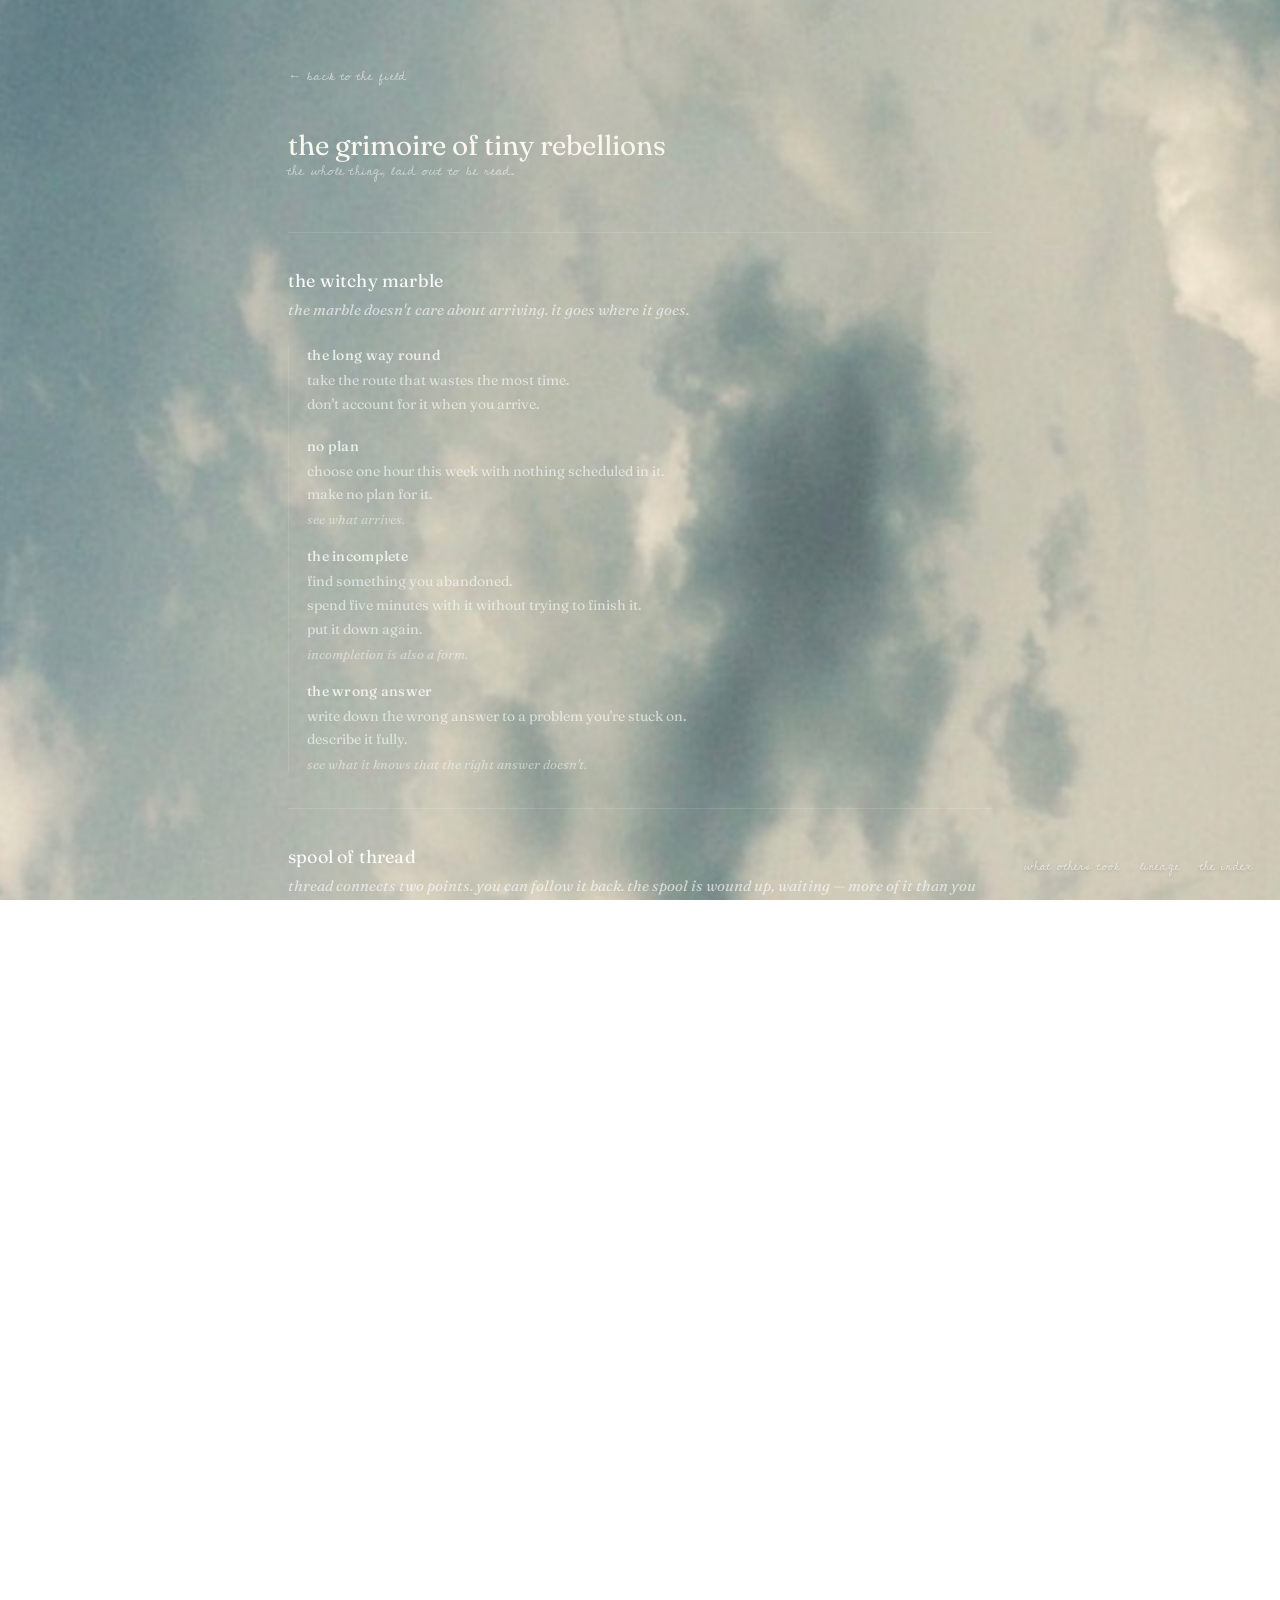
==== grimoire-index.html @ 39fe2df6 "launch the grimoire of tiny rebellions static site with charm field, physics engine, score cards, no" ====
<!DOCTYPE html>
<html lang="en">
<head>
  <meta charset="UTF-8">
  <meta name="viewport" content="width=device-width, initial-scale=1.0">
  <title>the index — the grimoire</title>
  <link rel="stylesheet" href="css/style.css">
</head>
<body class="inner-body">

  <div class="inner-page grimoire-index-page">
    <a href="index.html" class="inner-back">← back to the field</a>

    <h1>the grimoire of tiny rebellions</h1>

    <p class="grimoire-index-intro">the whole thing, laid out to be read.</p>

    <div id="charm-list" class="charm-list">
      <p class="grimoire-index-loading">loading…</p>
    </div>
  </div>

  <nav class="site-nav visible">
    <a href="guestbook.html">what others took</a>
    <a href="origins.html">lineage</a>
    <a href="grimoire-index.html">the index</a>
  </nav>

  <script>
    fetch('./data/charms.json')
      .then(r => r.json())
      .then(json => {
        const list = document.getElementById('charm-list');
        list.innerHTML = '';

        json.charms.forEach(charm => {
          const entry = document.createElement('div');
          entry.className = 'charm-entry';

          const scores = charm.scores.map(score => {
            const bodyHtml = score.body.map(line => `<p class="ci-score-line">${line}</p>`).join('');
            const closingHtml = score.closing
              ? `<p class="ci-score-closing">${score.closing}</p>`
              : '';
            return `
              <div class="ci-score">
                <p class="ci-score-title">${score.title}</p>
                ${bodyHtml}${closingHtml}
              </div>`;
          }).join('');

          entry.innerHTML = `
            <div class="ci-charm-header">
              <span class="ci-charm-name">${charm.name}</span>
              <span class="ci-charm-throughline">${charm.throughline}</span>
            </div>
            <div class="ci-scores">${scores}</div>
          `;

          list.appendChild(entry);
        });
      })
      .catch(() => {
        document.getElementById('charm-list').innerHTML =
          '<p class="grimoire-index-loading">could not load the grimoire.</p>';
      });
  </script>

</body>
</html>
---- css/style.css ----
@font-face {
  font-family: 'Fraunces';
  src: url('../assets/Fonts/Fraunces/Fraunces-VariableFont_SOFT,WONK,opsz,wght.ttf') format('truetype');
  font-weight: 100 900;
  font-style: normal;
}

@font-face {
  font-family: 'Fraunces';
  src: url('../assets/Fonts/Fraunces/Fraunces-Italic-VariableFont_SOFT,WONK,opsz,wght.ttf') format('truetype');
  font-weight: 100 900;
  font-style: italic;
}

@font-face {
  font-family: 'Alegreya';
  src: url('../assets/Fonts/Alegreya/Alegreya-VariableFont_wght.ttf') format('truetype');
  font-weight: 100 900;
  font-style: normal;
}

@font-face {
  font-family: 'Alegreya';
  src: url('../assets/Fonts/Alegreya/Alegreya-Italic-VariableFont_wght.ttf') format('truetype');
  font-weight: 100 900;
  font-style: italic;
}

@font-face {
  font-family: 'Cedarville Cursive';
  src: url('../assets/Fonts/Cedarville_Cursive/CedarvilleCursive-Regular.ttf') format('truetype');
  font-weight: normal;
  font-style: normal;
}

*, *::before, *::after { box-sizing: border-box; margin: 0; padding: 0; }

:root {
  --sky-deep: #5a8ab5;
  --sky-mid: #7aaac8;
  --sky-light: #9cbcd6;
  --sky-haze: #b6cfe2;
  --ink: #1e1a14;
  --ink-mid: #4a4030;
  --ink-faint: #8a7c6c;
  --ink-ghost: #b8afa0;
  --warm-white: #faf6f0;
  --score-bg: rgba(248, 244, 236, 0.94);
  --transition-slow: 800ms cubic-bezier(0.4, 0, 0.2, 1);
  --transition-medium: 400ms cubic-bezier(0.4, 0, 0.2, 1);
}

html, body {
  height: 100%;
  overflow: hidden;
}

body {
  font-family: 'Alegreya', Georgia, serif;
  color: var(--ink);
  background: var(--sky-mid);
}

/* ── sky field ── */

.field {
  position: fixed;
  inset: 0;
  overflow: hidden;
  background: url('../assets/background/clouds2.png') center / cover no-repeat;
  cursor: default;
}

/* grain */
.field::after {
  content: '';
  position: absolute;
  inset: 0;
  background-image: url("data:image/svg+xml,%3Csvg viewBox='0 0 200 200' xmlns='http://www.w3.org/2000/svg'%3E%3Cfilter id='n'%3E%3CfeTurbulence type='fractalNoise' baseFrequency='0.78' numOctaves='4' stitchTiles='stitch'/%3E%3C/filter%3E%3Crect width='100%25' height='100%25' filter='url(%23n)' opacity='0.055'/%3E%3C/svg%3E");
  pointer-events: none;
  opacity: 0.62;
  mix-blend-mode: overlay;
}

/* vignette */
.field-vignette {
  position: absolute;
  inset: 0;
  background: radial-gradient(ellipse 90% 88% at 50% 50%, transparent 30%, rgba(18,38,62,0.32) 100%);
  pointer-events: none;
}

/* ── charm objects ── */

.charm {
  position: absolute;
  left: var(--x);
  top: var(--y);
  transform: translate(-50%, -50%);
  cursor: pointer;
  user-select: none;
  will-change: transform, opacity;
  transition: opacity var(--transition-slow), transform var(--transition-slow);
}

/* expanded hit area — pseudo-element extends clickable bounds without affecting layout */
.charm::before {
  content: '';
  position: absolute;
  inset: -20px;
}

.charm img {
  display: block;
  width: 130px;
  height: auto;
  pointer-events: none;
  user-select: none;
}

.charm:hover img { filter: brightness(1.06) drop-shadow(0 2px 8px rgba(20,40,80,0.22)); }

.charm { opacity: 0; }
.charm.landed { opacity: 1; }

.field.settled .charm {
  animation: none !important;
  opacity: 1;
}

.field.settled .charm.receded {
  opacity: 0.07 !important;
  transform: translate(-50%, -50%) scale(0.9) !important;
  pointer-events: none;
}

.field.settled .charm.selected {
  opacity: 1 !important;
  transform: translate(-50%, -50%) scale(1) !important;
  pointer-events: none;
  z-index: 5;
}

.field.settled .charm.selected img {
  filter: brightness(1.06) drop-shadow(0 0 16px rgba(255,255,255,0.28));
}

/* ── entrance animations: driven by JS physics in field.js ── */

/* ── notice text ── */

.notice-text {
  position: absolute;
  bottom: 28px;
  left: 50%;
  transform: translateX(-50%);
  font-family: 'Cedarville Cursive', cursive;
  font-size: 14px;
  color: rgba(255,255,255,0.68);
  letter-spacing: 0.02em;
  white-space: nowrap;
  pointer-events: none;
  transition: opacity var(--transition-slow);
  text-shadow: 0 1px 3px rgba(18,38,62,0.25);
}

.notice-text.hidden { opacity: 0; }

/* ── score panel ── */

.score-panel {
  position: fixed;
  inset: 0;
  display: flex;
  align-items: center;
  justify-content: center;
  pointer-events: none;
  z-index: 10;
}

.score-panel.hidden { display: none; }

.scores-cluster {
  position: absolute;
  inset: 0;
  pointer-events: none;
}

.score-card {
  position: absolute;
  width: clamp(220px, 26vw, 300px);
  background: url('../assets/cards_rect_fb.png') center / 100% 100% no-repeat;
  padding: 18px 22px 16px;
  cursor: grab;
  pointer-events: all;
  opacity: 0;
  animation: score-fade-in 700ms ease both;
  box-shadow: 3px 6px 28px rgba(28,18,8,0.18), 1px 2px 8px rgba(28,18,8,0.10);
  transform: rotate(var(--rot, 0deg));
  transition: filter 200ms, box-shadow 300ms, transform 200ms, opacity var(--transition-slow);
  touch-action: none;
  user-select: none;
}

.score-card:nth-child(1) { animation-delay: 0.04s; }
.score-card:nth-child(2) { animation-delay: 0.1s; }
.score-card:nth-child(3) { animation-delay: 0.16s; }
.score-card:nth-child(4) { animation-delay: 0.22s; }

@keyframes score-fade-in {
  from { opacity: 0; transform: rotate(var(--rot, 0deg)) translateY(10px); }
  to   { opacity: 1; transform: rotate(var(--rot, 0deg)); }
}

.score-card:hover {
  filter: brightness(0.96);
  box-shadow: 4px 8px 36px rgba(28,18,8,0.22), 1px 2px 10px rgba(28,18,8,0.12);
  transform: rotate(var(--rot, 0deg)) scale(1.02);
  z-index: 2;
}

.score-card.fading {
  animation: none !important;
  opacity: 0 !important;
  pointer-events: none;
  transition: opacity 400ms ease;
}

.score-title {
  font-family: 'Fraunces', serif;
  font-size: 17px;
  font-weight: 400;
  font-style: italic;
  color: var(--ink);
  margin-bottom: 8px;
  line-height: 1.3;
}

.score-body-text {
  font-family: 'Alegreya', serif;
  font-size: 15px;
  line-height: 1.75;
  color: var(--ink-mid);
}

.score-body-text p { margin-bottom: 1px; }

.score-closing {
  margin-top: 8px;
  font-style: italic;
  color: var(--ink-faint);
  font-size: 14px;
}

.score-take-hint {
  font-family: 'Cedarville Cursive', cursive;
  font-size: 12px;
  color: var(--ink-ghost);
  margin-top: 10px;
  display: block;
}

/* drag hint */

.drag-hint {
  position: fixed;
  top: 26px;
  right: 28px;
  font-family: 'Cedarville Cursive', cursive;
  font-size: 13px;
  color: rgba(255,255,255,0.75);
  pointer-events: none;
  white-space: nowrap;
  text-shadow: 0 1px 3px rgba(18,38,62,0.28);
  z-index: 35;
  opacity: 0;
  transition: opacity 700ms ease;
}
.drag-hint.visible { opacity: 1; }
.drag-hint.hidden { display: none; }

/* through-line */
.through-line {
  position: fixed;
  top: 7vh;
  left: 50%;
  transform: translateX(-50%);
  font-family: 'Fraunces', serif;
  font-style: italic;
  font-size: 13px;
  color: rgba(255,255,255,0.82);
  text-align: center;
  max-width: 340px;
  width: 80vw;
  opacity: 0;
  transition: opacity 1s ease;
  pointer-events: none;
  z-index: 10;
  line-height: 1.6;
  text-shadow: 0 1px 5px rgba(18,38,62,0.3);
}
.through-line.visible { opacity: 1; }

/* ── note prompt ── */

.note-prompt {
  position: fixed;
  bottom: 0;
  left: 0;
  right: 0;
  display: flex;
  flex-direction: column;
  align-items: center;
  padding: 12px 24px 28px;
  background: linear-gradient(to top, rgba(18,38,62,0.90) 0%, rgba(18,38,62,0.75) 70%, transparent 100%);
  z-index: 20;
  opacity: 0;
  animation: fade-in 700ms ease both;
  touch-action: none;
}

.note-prompt.hidden { display: none; }

.note-drag-handle {
  width: 36px;
  height: 4px;
  border-radius: 2px;
  background: rgba(255,255,255,0.28);
  margin: 0 auto 14px;
  cursor: grab;
  flex-shrink: 0;
}
.note-drag-handle:active { cursor: grabbing; }

@keyframes fade-in {
  from { opacity: 0; }
  to   { opacity: 1; }
}

.note-took {
  font-family: 'Fraunces', serif;
  font-style: italic;
  font-size: 15px;
  color: rgba(255,255,255,0.88);
  text-align: center;
  max-width: 420px;
  margin-bottom: 3px;
  line-height: 1.5;
  text-shadow: 0 1px 5px rgba(18,38,62,0.28);
}

.note-prompt-text {
  font-family: 'Cedarville Cursive', cursive;
  font-size: 13px;
  color: rgba(255,255,255,0.58);
  text-align: center;
  margin-bottom: 14px;
  text-shadow: 0 1px 3px rgba(18,38,62,0.22);
}

.note-card {
  background: url('../assets/cards_rect_fb.png') center / 100% 100% no-repeat;
  border: 1px solid rgba(155,135,108,0.3);
  box-shadow: 2px 4px 24px rgba(28,18,8,0.1);
  padding: 0;
  width: 100%;
  max-width: 480px;
  position: relative;
  transform: rotate(-0.3deg);
}

.note-card::before {
  content: '';
  position: absolute;
  inset: 0;
  background-image: repeating-linear-gradient(
    transparent,
    transparent 27px,
    rgba(155,135,108,0.18) 27px,
    rgba(155,135,108,0.18) 28px
  );
  background-position: 0 36px;
  pointer-events: none;
}

textarea#note-input {
  display: block;
  width: 100%;
  min-height: 88px;
  background: transparent;
  border: none;
  outline: none;
  resize: none;
  font-family: 'Cedarville Cursive', cursive;
  font-size: 17px;
  line-height: 28px;
  color: var(--ink);
  padding: 36px 22px 16px;
  position: relative;
  z-index: 1;
}

textarea#note-input::placeholder { color: var(--ink-ghost); }

.note-actions {
  display: flex;
  justify-content: flex-end;
  padding: 12px 22px 16px;
  border-top: 1px solid rgba(155,135,108,0.2);
}

.note-submit {
  font-family: 'Fraunces', serif;
  font-size: 15px;
  color: var(--ink-mid);
  background: none;
  border: 1px solid rgba(105,88,68,0.4);
  padding: 7px 18px;
  cursor: pointer;
  letter-spacing: 0.01em;
  transition: background 200ms, color 200ms;
}

.note-submit:hover {
  background: var(--ink);
  color: var(--warm-white);
  border-color: var(--ink);
}

/* ── navigation ── */

.site-nav {
  position: fixed;
  bottom: 22px;
  right: 28px;
  display: flex;
  gap: 20px;
  z-index: 30;
  opacity: 0;
  transition: opacity 1s ease;
}

.site-nav.visible { opacity: 1; }
.site-nav.hidden { display: none; }

.site-nav a {
  font-family: 'Cedarville Cursive', cursive;
  font-size: 13px;
  color: rgba(255,255,255,0.62);
  text-decoration: none;
  letter-spacing: 0.01em;
  transition: color 200ms;
  text-shadow: 0 1px 3px rgba(18,38,62,0.22);
}
.site-nav a:hover { color: rgba(255,255,255,0.9); }

/* ── recast button ── */

.recast-btn {
  position: fixed;
  top: 52%;
  left: 50%;
  transform: translate(-50%, -50%);
  font-family: 'Cedarville Cursive', cursive;
  font-size: 30px;
  color: rgba(255,255,255,0.82);
  background: none;
  border: none;
  cursor: pointer;
  padding: 16px 28px;
  letter-spacing: 0.03em;
  z-index: 30;
  opacity: 0;
  pointer-events: none;
  transition: color 200ms, opacity 1.2s ease;
  text-shadow: 0 2px 12px rgba(18,38,62,0.38), 0 1px 3px rgba(18,38,62,0.22);
}
.recast-btn:hover { color: rgba(255,255,255,1); }
.recast-btn.visible { opacity: 1; pointer-events: auto; }

/* ── guestbook / inner pages ── */

.inner-body {
  overflow-y: auto;
  height: 100%;
  background: url('../assets/background/clouds2.png') center / cover no-repeat fixed;
}

.inner-page {
  max-width: 800px;
  margin: 0 auto;
  padding: 64px 48px 100px;
}

.inner-page h1 {
  font-family: 'Fraunces', serif;
  font-size: 28px;
  font-weight: 400;
  color: var(--warm-white);
  margin-bottom: 8px;
}

.inner-page .sub {
  font-family: 'Cedarville Cursive', cursive;
  font-size: 14px;
  color: rgba(255,255,255,0.58);
  margin-bottom: 48px;
}

.inner-back {
  display: inline-block;
  font-family: 'Cedarville Cursive', cursive;
  font-size: 13px;
  color: rgba(255,255,255,0.58);
  text-decoration: none;
  margin-bottom: 40px;
  letter-spacing: 0.01em;
}
.inner-back:hover { color: rgba(255,255,255,0.88); }

/* guestbook entries — each entry is a paper card with slight scatter */

.guestbook-surface {
  position: relative;
  width: 100%;
  padding-bottom: 140px;
}

#entries {
  position: relative;
  width: 100%;
}

.entry {
  position: absolute;
  padding: 22px 26px 18px;
  box-shadow: 3px 6px 26px rgba(28,18,8,0.16), 1px 2px 8px rgba(28,18,8,0.09);
}

.entry-rect {
  background: url('../assets/cards_rect_fb.png') center / 100% 100% no-repeat;
  width: clamp(260px, 28vw, 400px);
}

.entry-sq {
  background: url('../assets/cards_sq_fb.png') center / 100% 100% no-repeat;
  width: clamp(220px, 22vw, 320px);
}

.guestbook-header {
  max-width: 100%;
  margin-left: 0;
  padding-bottom: 48px;
}

.entry-score {
  font-family: 'Fraunces', serif;
  font-style: italic;
  font-size: 14px;
  color: var(--ink-mid);
  margin-bottom: 10px;
}

.entry-charm {
  font-family: 'Cedarville Cursive', cursive;
  font-size: 11px;
  color: var(--ink-ghost);
  margin-left: 6px;
}

.entry-note {
  font-family: 'Cedarville Cursive', cursive;
  font-size: 17px;
  line-height: 1.7;
  color: var(--ink);
  margin-bottom: 12px;
}

.entry-time {
  font-family: 'Cedarville Cursive', cursive;
  font-size: 11px;
  color: var(--ink-ghost);
}

.guestbook-gate {
  text-align: center;
  padding: 80px 20px;
}

.guestbook-gate p {
  font-family: 'Fraunces', serif;
  font-style: italic;
  font-size: 18px;
  color: rgba(255,255,255,0.8);
  margin-bottom: 16px;
  line-height: 1.6;
}

.guestbook-gate a {
  font-family: 'Cedarville Cursive', cursive;
  font-size: 13px;
  color: rgba(255,255,255,0.58);
  text-decoration: underline;
  text-underline-offset: 3px;
}

/* lineage page */

.lineage-page h1 {
  margin-bottom: 36px;
}

.lineage-epigraph {
  margin-bottom: 8px;
}

.lineage-epigraph p {
  font-family: 'Fraunces', serif;
  font-style: italic;
  font-size: 15px;
  line-height: 2;
  color: rgba(255,255,255,0.72);
}

.lineage-text {
  margin-bottom: 4px;
}

.lineage-text p {
  font-family: 'Alegreya', serif;
  font-size: 17px;
  line-height: 1.9;
  color: rgba(255,255,255,0.82);
  margin-bottom: 20px;
}

.lineage-text em {
  font-style: italic;
}

.lineage-attribution {
  font-family: 'Alegreya', serif;
  font-style: italic;
  font-size: 14px;
  line-height: 1.8;
  color: rgba(255,255,255,0.48);
  margin-top: 8px;
}

/* origins */
.origins-section { margin-bottom: 44px; }

.origins-section h2 {
  font-family: 'Fraunces', serif;
  font-size: 18px;
  font-weight: 400;
  color: var(--warm-white);
  margin-bottom: 12px;
}

.origins-section p, .origins-section li {
  font-family: 'Alegreya', serif;
  font-size: 16px;
  line-height: 1.8;
  color: rgba(255,255,255,0.78);
  margin-bottom: 8px;
}

.origins-section ul { list-style: none; padding: 0; }

.origins-section li::before {
  content: '— ';
  color: rgba(255,255,255,0.38);
}

.origins-section a {
  color: rgba(255,255,255,0.72);
  text-underline-offset: 3px;
}

.origins-divider {
  border: none;
  border-top: 1px solid rgba(255,255,255,0.15);
  margin: 40px 0;
}

.loading-text, .error-text {
  font-family: 'Cedarville Cursive', cursive;
  font-size: 14px;
  color: rgba(255,255,255,0.48);
  text-align: center;
  padding: 40px;
}

/* ── grimoire index page ── */

.grimoire-index-intro {
  font-family: 'Cedarville Cursive', cursive;
  font-size: 14px;
  color: rgba(255,255,255,0.52);
  margin: -12px 0 48px;
  letter-spacing: 0.01em;
}

.grimoire-index-loading {
  font-family: 'Cedarville Cursive', cursive;
  font-size: 14px;
  color: rgba(255,255,255,0.44);
  text-align: center;
  padding: 40px 0;
}

.charm-list {
  display: flex;
  flex-direction: column;
  gap: 0;
}

.charm-entry {
  padding: 36px 0;
  border-top: 1px solid rgba(255,255,255,0.12);
}

.charm-entry:last-child {
  border-bottom: 1px solid rgba(255,255,255,0.12);
}

.ci-charm-header {
  margin-bottom: 24px;
}

.ci-charm-name {
  display: block;
  font-family: 'Fraunces', serif;
  font-size: 18px;
  font-weight: 400;
  color: rgba(255,255,255,0.92);
  letter-spacing: 0.01em;
  margin-bottom: 6px;
}

.ci-charm-throughline {
  display: block;
  font-family: 'Fraunces', serif;
  font-style: italic;
  font-size: 15px;
  color: rgba(255,255,255,0.62);
  line-height: 1.6;
}

.ci-scores {
  display: flex;
  flex-direction: column;
  gap: 20px;
  padding-left: 18px;
  border-left: 1px solid rgba(255,255,255,0.1);
}

.ci-score-title {
  font-family: 'Fraunces', serif;
  font-size: 14px;
  font-weight: 500;
  color: rgba(255,255,255,0.78);
  letter-spacing: 0.02em;
  margin: 0 0 5px;
}

.ci-score-line {
  font-family: 'Fraunces', serif;
  font-size: 14px;
  color: rgba(255,255,255,0.6);
  line-height: 1.7;
  margin: 0;
}

.ci-score-closing {
  font-family: 'Fraunces', serif;
  font-style: italic;
  font-size: 13px;
  color: rgba(255,255,255,0.46);
  margin: 4px 0 0;
}

/* ── site header ── */

.site-header {
  position: fixed;
  top: 22px;
  left: 28px;
  z-index: 40;
  pointer-events: none;
  display: flex;
  flex-direction: column;
  gap: 6px;
}

.site-title {
  font-family: 'Fraunces', serif;
  font-size: 13px;
  font-weight: 400;
  color: rgba(255,255,255,0.82);
  letter-spacing: 0.02em;
  text-shadow: 0 1px 4px rgba(18,38,62,0.35);
}

.orientation-line {
  font-family: 'Cedarville Cursive', cursive;
  font-size: 11px;
  color: rgba(255,255,255,0.52);
  letter-spacing: 0.01em;
  text-shadow: 0 1px 3px rgba(18,38,62,0.25);
}

/* ── cast trigger ── */

.cast-trigger {
  position: fixed;
  top: 52%;
  left: 50%;
  transform: translate(-50%, -50%);
  font-family: 'Cedarville Cursive', cursive;
  font-size: 32px;
  color: rgba(255,255,255,0.86);
  background: none;
  border: none;
  cursor: pointer;
  padding: 16px 28px;
  letter-spacing: 0.03em;
  z-index: 30;
  text-shadow: 0 2px 12px rgba(18,38,62,0.38), 0 1px 3px rgba(18,38,62,0.22);
  transition: color 200ms, opacity 500ms ease;
}

.cast-trigger:hover { color: rgba(255,255,255,1); }
.cast-trigger.hidden { opacity: 0; pointer-events: none; }

/* ── mobile ── */
@media (max-width: 600px) {
  /* header */
  .orientation-line { display: none; }
  .site-header { top: 16px; left: 16px; }

  /* charms — slightly smaller so nothing clips hard at viewport edges */
  .charm img { width: 80px; }
  /* tighter hit area — 80px images don't need 20px extension, and overlap causes misfires */
  .charm::before { inset: -8px; }

  /* cast / recast — generous tap targets */
  .cast-trigger { font-size: 28px; padding: 20px 32px; }
  .recast-btn   { font-size: 26px; padding: 20px 32px; }

  /* through-line — clear the site title, tighter leading for long ones */
  .through-line { top: 52px; max-width: 88vw; line-height: 1.4; }

  /* notice — top of field, below the title, away from charms */
  .notice-text { font-size: 13px; top: 44px; bottom: auto; }

  /* drag hint — not useful on touch */
  .drag-hint { display: none !important; }

  /* score cluster — vertical scrolling column */
  .scores-cluster {
    display: flex;
    flex-direction: column;
    align-items: center;
    gap: 16px;
    padding: 140px 16px 80px;
    overflow-y: auto;
    overflow-x: hidden;
    -webkit-overflow-scrolling: touch;
    pointer-events: auto;
  }

  /* score cards — in-flow, full width, tap-only */
  .score-card {
    position: relative !important;
    top: auto !important;
    left: auto !important;
    width: calc(100vw - 32px) !important;
    max-width: 400px;
    padding: 16px 18px 14px;
    touch-action: pan-y;
    cursor: pointer;
  }

  .score-title      { font-size: 17px; }
  .score-body-text  { font-size: 15px; }
  .score-take-hint  { font-size: 13px; margin-top: 12px; }

  /* note prompt — no drag, keyboard-safe, clears the nav pill */
  .note-prompt {
    touch-action: auto;
    padding: 10px 16px max(64px, env(safe-area-inset-bottom));
  }
  .note-drag-handle { display: none; }
  .note-card        { transform: none; max-width: 100%; }
  textarea#note-input { height: 72px; min-height: 72px; }
  .note-submit      { min-height: 44px; padding: 10px 22px; }

  /* nav — frosted pill so it reads against cards, sky, anything */
  .site-nav {
    bottom: 16px;
    right: 16px;
    gap: 12px;
    background: rgba(18, 38, 62, 0.52);
    backdrop-filter: blur(8px);
    -webkit-backdrop-filter: blur(8px);
    padding: 8px 14px;
    border-radius: 20px;
  }
  .site-nav a { font-size: 12px; color: rgba(255,255,255,0.82); }

  /* inner pages */
  .inner-page { padding: 48px 20px 80px; }

  /* guestbook — flow layout (JS also switches to flow on mobile) */
  .guestbook-surface { padding-bottom: 40px; }

  #entries {
    height: auto !important;
    display: flex;
    flex-direction: column;
    align-items: center;
    gap: 20px;
    padding: 0 20px 60px;
  }

  .entry {
    position: relative !important;
    left: auto !important;
    top: auto !important;
    width: 100% !important;
  }

  /* force rect card texture on mobile — sq cards look odd at full width */
  .entry-sq {
    width: 100% !important;
    background-image: url('../assets/cards_rect_fb.png');
  }
}
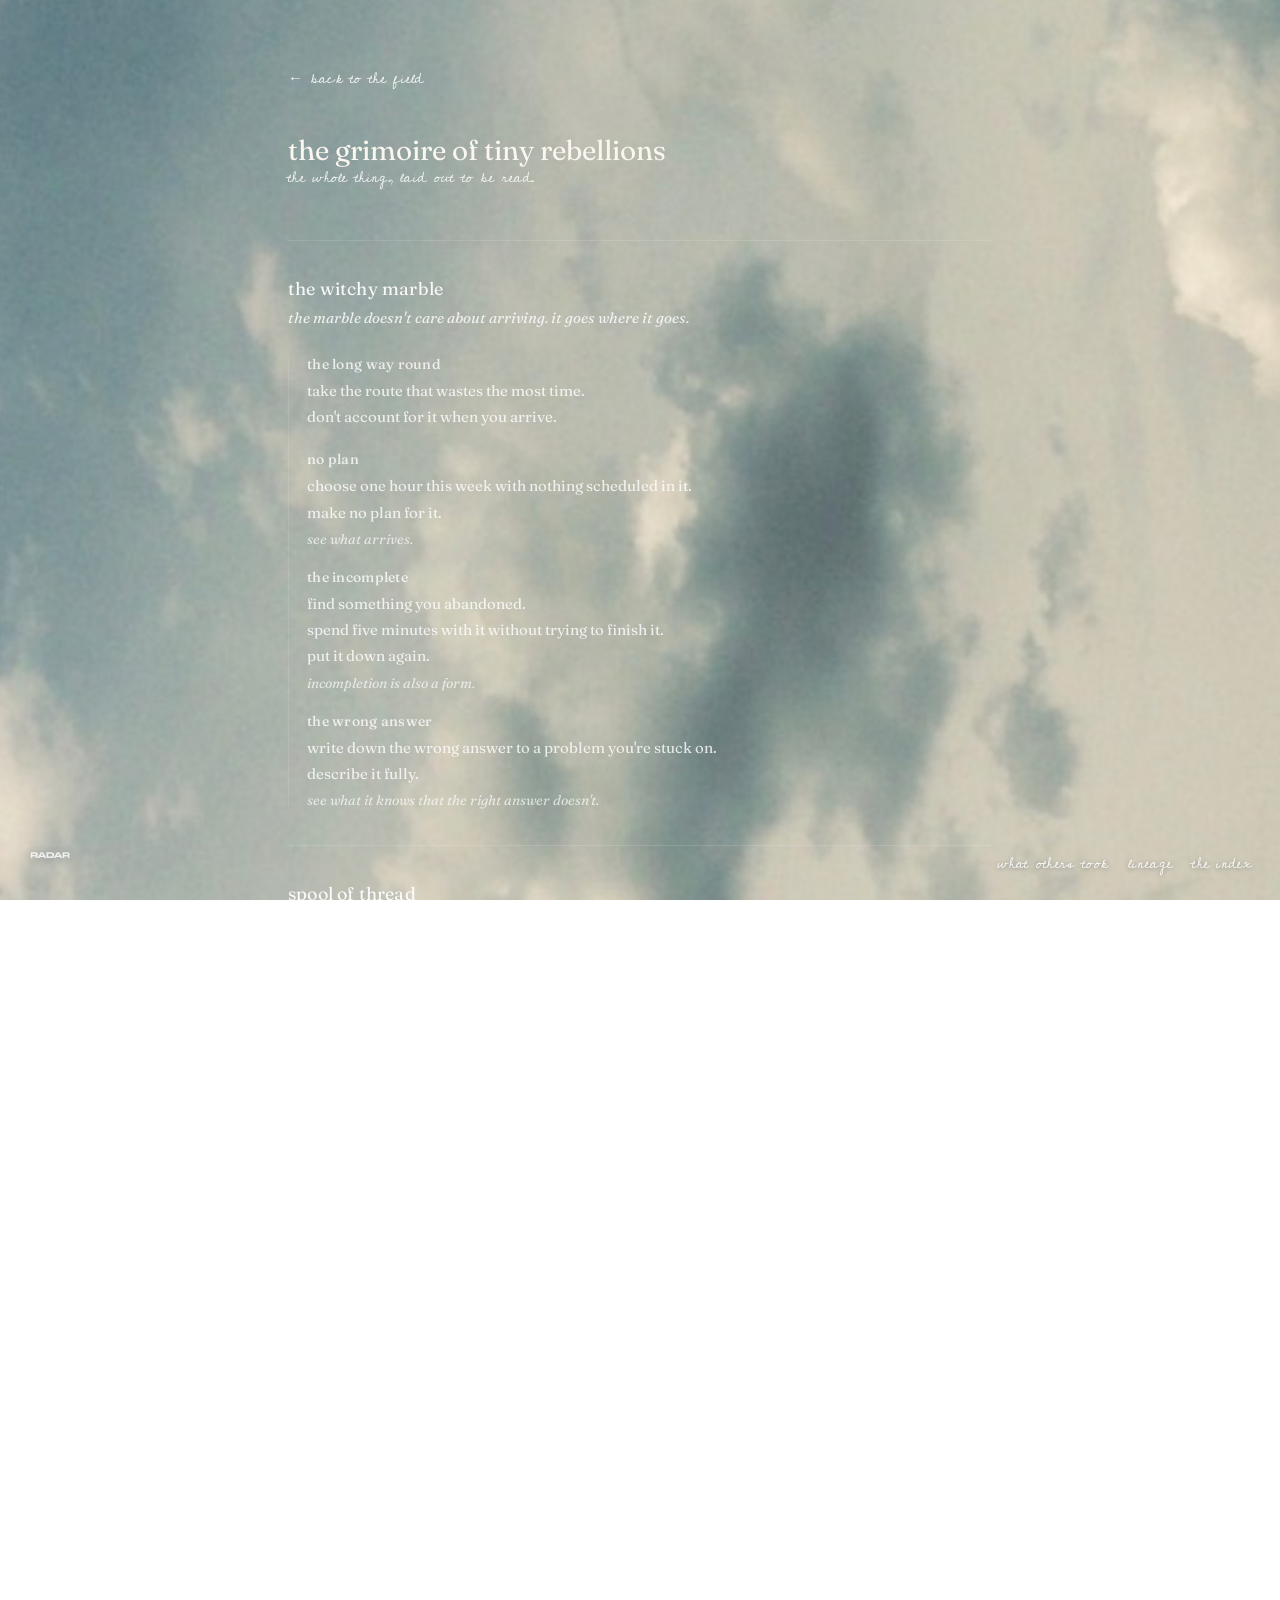
==== commit 6f7029ed: "improve legibility, add RADAR badge, and convert to PWA - bump all Cedarville Cursive below 15px and" ====
--- a/grimoire-index.html
+++ b/grimoire-index.html
@@ -4,6 +4,11 @@
   <meta charset="UTF-8">
   <meta name="viewport" content="width=device-width, initial-scale=1.0">
   <title>the index — the grimoire</title>
+  <meta name="theme-color" content="#5a8ab5">
+  <meta name="apple-mobile-web-app-capable" content="yes">
+  <meta name="apple-mobile-web-app-title" content="grimoire">
+  <link rel="manifest" href="manifest.json">
+  <link rel="apple-touch-icon" href="assets/icons/apple-touch-icon.png">
   <link rel="stylesheet" href="css/style.css">
 </head>
 <body class="inner-body">
@@ -66,5 +71,14 @@
       });
   </script>
 
+  <a href="https://linktr.ee/radar_xyz" class="radar-badge" target="_blank" rel="noopener noreferrer">
+    <img src="assets/radar-logo.png" alt="RADAR">
+  </a>
+
+  <script>
+    if ('serviceWorker' in navigator) {
+      navigator.serviceWorker.register('/sw.js');
+    }
+  </script>
 </body>
 </html>
--- a/css/style.css
+++ b/css/style.css
@@ -155,13 +155,13 @@
   left: 50%;
   transform: translateX(-50%);
   font-family: 'Cedarville Cursive', cursive;
-  font-size: 14px;
-  color: rgba(255,255,255,0.68);
-  letter-spacing: 0.02em;
+  font-size: 16px;
+  color: rgba(255,255,255,0.90);
+  letter-spacing: 0.03em;
   white-space: nowrap;
   pointer-events: none;
   transition: opacity var(--transition-slow);
-  text-shadow: 0 1px 3px rgba(18,38,62,0.25);
+  text-shadow: 0 1px 5px rgba(18,38,62,0.45), 0 0 10px rgba(18,38,62,0.2);
 }
 
 .notice-text.hidden { opacity: 0; }
@@ -233,13 +233,13 @@
   font-style: italic;
   color: var(--ink);
   margin-bottom: 8px;
-  line-height: 1.3;
+  line-height: 1.4;
 }
 
 .score-body-text {
   font-family: 'Alegreya', serif;
-  font-size: 15px;
-  line-height: 1.75;
+  font-size: 16px;
+  line-height: 1.8;
   color: var(--ink-mid);
 }
 
@@ -249,15 +249,16 @@
   margin-top: 8px;
   font-style: italic;
   color: var(--ink-faint);
-  font-size: 14px;
+  font-size: 15px;
 }
 
 .score-take-hint {
   font-family: 'Cedarville Cursive', cursive;
-  font-size: 12px;
-  color: var(--ink-ghost);
+  font-size: 15px;
+  color: var(--ink-faint);
   margin-top: 10px;
   display: block;
+  letter-spacing: 0.02em;
 }
 
 /* drag hint */
@@ -267,11 +268,11 @@
   top: 26px;
   right: 28px;
   font-family: 'Cedarville Cursive', cursive;
-  font-size: 13px;
-  color: rgba(255,255,255,0.75);
+  font-size: 15px;
+  color: rgba(255,255,255,0.92);
   pointer-events: none;
   white-space: nowrap;
-  text-shadow: 0 1px 3px rgba(18,38,62,0.28);
+  text-shadow: 0 1px 5px rgba(18,38,62,0.45), 0 0 10px rgba(18,38,62,0.2);
   z-index: 35;
   opacity: 0;
   transition: opacity 700ms ease;
@@ -287,8 +288,8 @@
   transform: translateX(-50%);
   font-family: 'Fraunces', serif;
   font-style: italic;
-  font-size: 13px;
-  color: rgba(255,255,255,0.82);
+  font-size: 15px;
+  color: rgba(255,255,255,0.92);
   text-align: center;
   max-width: 340px;
   width: 80vw;
@@ -296,8 +297,8 @@
   transition: opacity 1s ease;
   pointer-events: none;
   z-index: 10;
-  line-height: 1.6;
-  text-shadow: 0 1px 5px rgba(18,38,62,0.3);
+  line-height: 1.65;
+  text-shadow: 0 1px 6px rgba(18,38,62,0.42), 0 0 12px rgba(18,38,62,0.2);
 }
 .through-line.visible { opacity: 1; }
 
@@ -340,22 +341,23 @@
 .note-took {
   font-family: 'Fraunces', serif;
   font-style: italic;
-  font-size: 15px;
-  color: rgba(255,255,255,0.88);
+  font-size: 16px;
+  color: rgba(255,255,255,0.92);
   text-align: center;
   max-width: 420px;
   margin-bottom: 3px;
-  line-height: 1.5;
-  text-shadow: 0 1px 5px rgba(18,38,62,0.28);
+  line-height: 1.55;
+  text-shadow: 0 1px 6px rgba(18,38,62,0.38);
 }
 
 .note-prompt-text {
   font-family: 'Cedarville Cursive', cursive;
-  font-size: 13px;
-  color: rgba(255,255,255,0.58);
+  font-size: 16px;
+  color: rgba(255,255,255,0.90);
   text-align: center;
   margin-bottom: 14px;
-  text-shadow: 0 1px 3px rgba(18,38,62,0.22);
+  letter-spacing: 0.02em;
+  text-shadow: 0 1px 4px rgba(18,38,62,0.35);
 }
 
 .note-card {
@@ -445,14 +447,14 @@
 
 .site-nav a {
   font-family: 'Cedarville Cursive', cursive;
-  font-size: 13px;
-  color: rgba(255,255,255,0.62);
+  font-size: 15px;
+  color: rgba(255,255,255,0.90);
   text-decoration: none;
-  letter-spacing: 0.01em;
+  letter-spacing: 0.02em;
   transition: color 200ms;
-  text-shadow: 0 1px 3px rgba(18,38,62,0.22);
-}
-.site-nav a:hover { color: rgba(255,255,255,0.9); }
+  text-shadow: 0 1px 5px rgba(18,38,62,0.40);
+}
+.site-nav a:hover { color: rgba(255,255,255,1); }
 
 /* ── recast button ── */
 
@@ -502,21 +504,22 @@
 
 .inner-page .sub {
   font-family: 'Cedarville Cursive', cursive;
-  font-size: 14px;
-  color: rgba(255,255,255,0.58);
+  font-size: 15px;
+  color: rgba(255,255,255,0.88);
   margin-bottom: 48px;
+  letter-spacing: 0.02em;
 }
 
 .inner-back {
   display: inline-block;
   font-family: 'Cedarville Cursive', cursive;
-  font-size: 13px;
-  color: rgba(255,255,255,0.58);
+  font-size: 15px;
+  color: rgba(255,255,255,0.90);
   text-decoration: none;
   margin-bottom: 40px;
-  letter-spacing: 0.01em;
-}
-.inner-back:hover { color: rgba(255,255,255,0.88); }
+  letter-spacing: 0.02em;
+}
+.inner-back:hover { color: rgba(255,255,255,1); }
 
 /* guestbook entries — each entry is a paper card with slight scatter */
 
@@ -556,30 +559,34 @@
 .entry-score {
   font-family: 'Fraunces', serif;
   font-style: italic;
-  font-size: 14px;
+  font-size: 15px;
   color: var(--ink-mid);
   margin-bottom: 10px;
+  line-height: 1.5;
 }
 
 .entry-charm {
   font-family: 'Cedarville Cursive', cursive;
-  font-size: 11px;
-  color: var(--ink-ghost);
+  font-size: 15px;
+  color: var(--ink-faint);
   margin-left: 6px;
+  letter-spacing: 0.02em;
 }
 
 .entry-note {
   font-family: 'Cedarville Cursive', cursive;
   font-size: 17px;
-  line-height: 1.7;
+  line-height: 1.75;
   color: var(--ink);
   margin-bottom: 12px;
+  letter-spacing: 0.01em;
 }
 
 .entry-time {
   font-family: 'Cedarville Cursive', cursive;
-  font-size: 11px;
-  color: var(--ink-ghost);
+  font-size: 15px;
+  color: var(--ink-faint);
+  letter-spacing: 0.01em;
 }
 
 .guestbook-gate {
@@ -598,10 +605,11 @@
 
 .guestbook-gate a {
   font-family: 'Cedarville Cursive', cursive;
-  font-size: 13px;
-  color: rgba(255,255,255,0.58);
+  font-size: 15px;
+  color: rgba(255,255,255,0.90);
   text-decoration: underline;
   text-underline-offset: 3px;
+  letter-spacing: 0.02em;
 }
 
 /* lineage page */
@@ -617,9 +625,9 @@
 .lineage-epigraph p {
   font-family: 'Fraunces', serif;
   font-style: italic;
-  font-size: 15px;
+  font-size: 16px;
   line-height: 2;
-  color: rgba(255,255,255,0.72);
+  color: rgba(255,255,255,0.88);
 }
 
 .lineage-text {
@@ -630,7 +638,7 @@
   font-family: 'Alegreya', serif;
   font-size: 17px;
   line-height: 1.9;
-  color: rgba(255,255,255,0.82);
+  color: rgba(255,255,255,0.90);
   margin-bottom: 20px;
 }
 
@@ -641,9 +649,9 @@
 .lineage-attribution {
   font-family: 'Alegreya', serif;
   font-style: italic;
-  font-size: 14px;
+  font-size: 15px;
   line-height: 1.8;
-  color: rgba(255,255,255,0.48);
+  color: rgba(255,255,255,0.72);
   margin-top: 8px;
 }
 
@@ -686,28 +694,30 @@
 
 .loading-text, .error-text {
   font-family: 'Cedarville Cursive', cursive;
-  font-size: 14px;
-  color: rgba(255,255,255,0.48);
+  font-size: 15px;
+  color: rgba(255,255,255,0.85);
   text-align: center;
   padding: 40px;
+  letter-spacing: 0.02em;
 }
 
 /* ── grimoire index page ── */
 
 .grimoire-index-intro {
   font-family: 'Cedarville Cursive', cursive;
-  font-size: 14px;
-  color: rgba(255,255,255,0.52);
+  font-size: 15px;
+  color: rgba(255,255,255,0.88);
   margin: -12px 0 48px;
-  letter-spacing: 0.01em;
+  letter-spacing: 0.02em;
 }
 
 .grimoire-index-loading {
   font-family: 'Cedarville Cursive', cursive;
-  font-size: 14px;
-  color: rgba(255,255,255,0.44);
+  font-size: 15px;
+  color: rgba(255,255,255,0.82);
   text-align: center;
   padding: 40px 0;
+  letter-spacing: 0.02em;
 }
 
 .charm-list {
@@ -744,8 +754,8 @@
   font-family: 'Fraunces', serif;
   font-style: italic;
   font-size: 15px;
-  color: rgba(255,255,255,0.62);
-  line-height: 1.6;
+  color: rgba(255,255,255,0.82);
+  line-height: 1.65;
 }
 
 .ci-scores {
@@ -767,17 +777,17 @@
 
 .ci-score-line {
   font-family: 'Fraunces', serif;
+  font-size: 15px;
+  color: rgba(255,255,255,0.80);
+  line-height: 1.75;
+  margin: 0;
+}
+
+.ci-score-closing {
+  font-family: 'Fraunces', serif;
+  font-style: italic;
   font-size: 14px;
-  color: rgba(255,255,255,0.6);
-  line-height: 1.7;
-  margin: 0;
-}
-
-.ci-score-closing {
-  font-family: 'Fraunces', serif;
-  font-style: italic;
-  font-size: 13px;
-  color: rgba(255,255,255,0.46);
+  color: rgba(255,255,255,0.68);
   margin: 4px 0 0;
 }
 
@@ -798,17 +808,17 @@
   font-family: 'Fraunces', serif;
   font-size: 13px;
   font-weight: 400;
-  color: rgba(255,255,255,0.82);
-  letter-spacing: 0.02em;
-  text-shadow: 0 1px 4px rgba(18,38,62,0.35);
+  color: rgba(255,255,255,0.92);
+  letter-spacing: 0.02em;
+  text-shadow: 0 1px 5px rgba(18,38,62,0.45);
 }
 
 .orientation-line {
   font-family: 'Cedarville Cursive', cursive;
-  font-size: 11px;
-  color: rgba(255,255,255,0.52);
-  letter-spacing: 0.01em;
-  text-shadow: 0 1px 3px rgba(18,38,62,0.25);
+  font-size: 14px;
+  color: rgba(255,255,255,0.86);
+  letter-spacing: 0.02em;
+  text-shadow: 0 1px 5px rgba(18,38,62,0.42);
 }
 
 /* ── cast trigger ── */
@@ -834,6 +844,27 @@
 .cast-trigger:hover { color: rgba(255,255,255,1); }
 .cast-trigger.hidden { opacity: 0; pointer-events: none; }
 
+/* ── radar badge ── */
+
+.radar-badge {
+  position: fixed;
+  bottom: 22px;
+  left: 28px;
+  z-index: 40;
+  display: block;
+  opacity: 0.80;
+  transition: opacity 200ms;
+  line-height: 0;
+}
+.radar-badge:hover { opacity: 1; }
+.radar-badge img {
+  display: block;
+  width: 44px;
+  height: 44px;
+  object-fit: contain;
+  filter: drop-shadow(0 1px 5px rgba(18,38,62,0.40));
+}
+
 /* ── mobile ── */
 @media (max-width: 600px) {
   /* header */
@@ -853,7 +884,7 @@
   .through-line { top: 52px; max-width: 88vw; line-height: 1.4; }
 
   /* notice — top of field, below the title, away from charms */
-  .notice-text { font-size: 13px; top: 44px; bottom: auto; }
+  .notice-text { font-size: 15px; top: 44px; bottom: auto; }
 
   /* drag hint — not useful on touch */
   .drag-hint { display: none !important; }
@@ -908,7 +939,7 @@
     padding: 8px 14px;
     border-radius: 20px;
   }
-  .site-nav a { font-size: 12px; color: rgba(255,255,255,0.82); }
+  .site-nav a { font-size: 14px; color: rgba(255,255,255,0.90); }
 
   /* inner pages */
   .inner-page { padding: 48px 20px 80px; }
@@ -937,4 +968,12 @@
     width: 100% !important;
     background-image: url('../assets/cards_rect_fb.png');
   }
-}
+
+  /* radar badge */
+  .radar-badge { bottom: 16px; left: 16px; }
+  .radar-badge img { width: 36px; height: 36px; }
+
+  /* mobile score card text — slightly roomier */
+  .score-take-hint { font-size: 15px; }
+  .through-line    { font-size: 15px; }
+}
